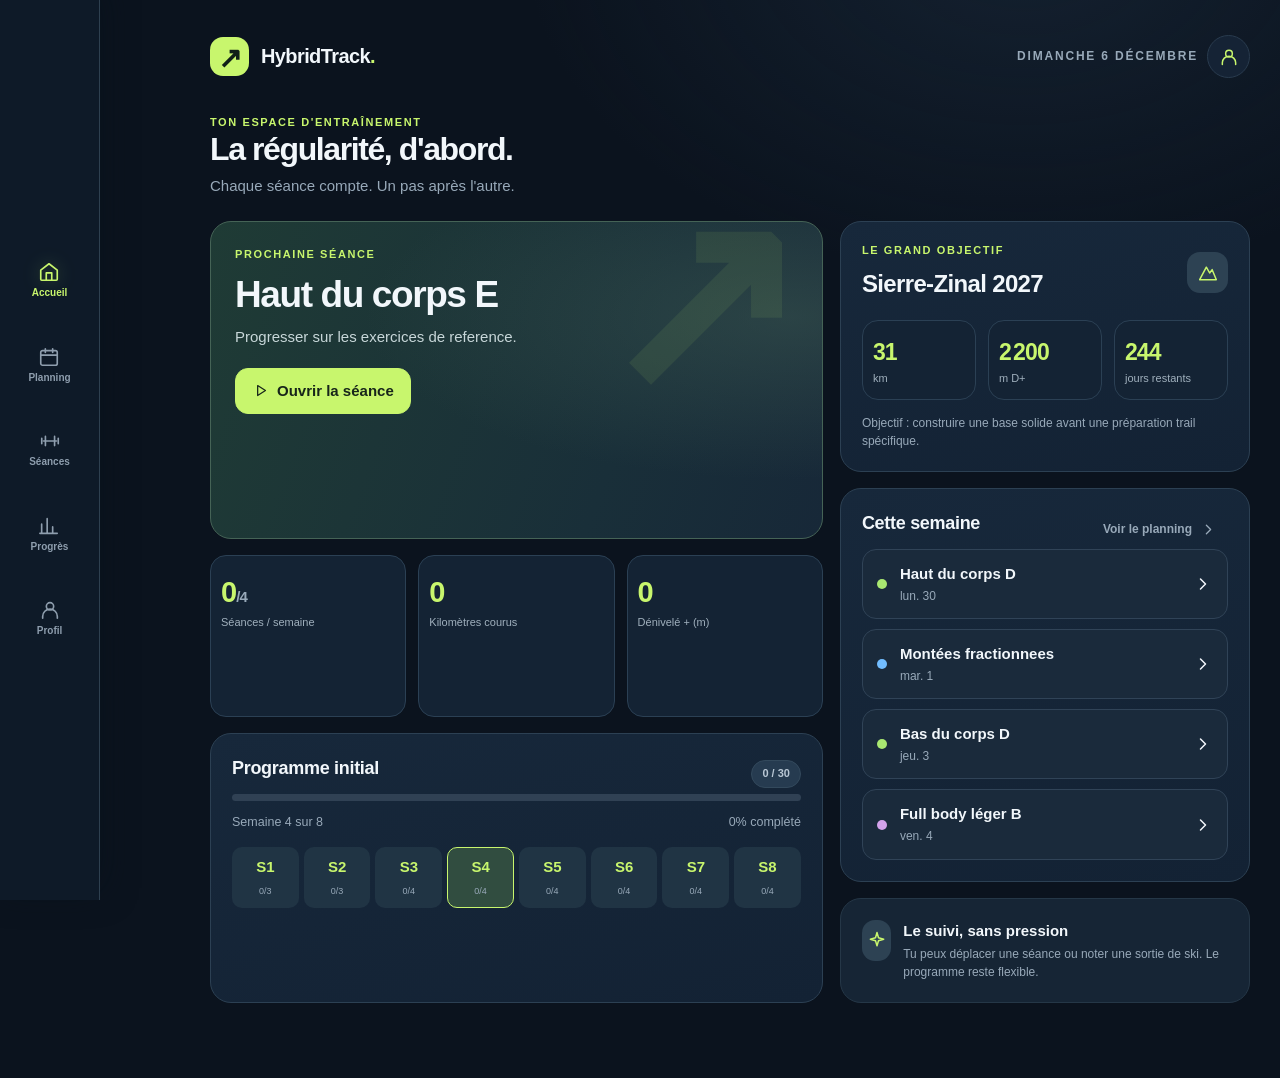
==== HybridTrack-iPhone/index.html @ bebf2ea0 "Add files via upload" ====
<!doctype html>
<html lang="fr">
<head>
<meta charset="UTF-8"><meta name="viewport" content="width=device-width, initial-scale=1, viewport-fit=cover">
<meta name="theme-color" content="#0c1420"><meta name="description" content="HybridTrack : programme hybride, musculation, course et progression sur iPhone.">
<meta name="apple-mobile-web-app-capable" content="yes"><meta name="apple-mobile-web-app-status-bar-style" content="black-translucent"><meta name="apple-mobile-web-app-title" content="HybridTrack">
<link rel="manifest" href="./manifest.webmanifest"><link rel="icon" type="image/svg+xml" href="./public/icon.svg"><link rel="apple-touch-icon" href="./public/icon-apple.png">
<link rel="stylesheet" href="./src/styles.css">
<title>HybridTrack — Strength × Endurance</title>
</head>
<body>
<div id="app"><div class="initial-loader"><span class="brand-mark">↗</span><h1>HybridTrack</h1><p>Chargement de ton carnet…</p></div></div>
<script type="module" src="./src/app.mjs"></script>
</body>
</html>
---- HybridTrack-iPhone/src/styles.css ----
:root{color-scheme:dark;--bg:#0b131e;--bg2:#0f1b2a;--panel:#152335;--panel2:#1a2b3d;--line:#293b4e;--sub:#98a9b9;--text:#f2f7fb;--accent:#c8f66d;--blue:#70bdff;--pink:#ffb2ab;--radius:21px;--safe:env(safe-area-inset-bottom,0px);font-family:-apple-system,BlinkMacSystemFont,'Segoe UI',Inter,Arial,sans-serif;font-size:15px;line-height:1.45}
*{box-sizing:border-box}html{background:var(--bg);scroll-behavior:smooth}body{background:radial-gradient(ellipse 500px 340px at 80% -60px,#21354a66,transparent),var(--bg);color:var(--text);margin:0;min-height:100vh;-webkit-tap-highlight-color:transparent}button,input,select,textarea{font:inherit}button{cursor:pointer}button:disabled{opacity:.45;cursor:not-allowed}button,input,select,textarea{touch-action:manipulation}button:focus-visible,input:focus-visible,select:focus-visible,textarea:focus-visible{outline:2px solid var(--accent);outline-offset:3px}h1,h2,h3,h4,p{margin:0}h1{font-size:32px;letter-spacing:-1.4px;line-height:1.14}h2{font-size:24px;letter-spacing:-.65px}h3{font-size:18px;letter-spacing:-.3px}small{color:var(--sub)}a{color:var(--accent)}.hide{display:none!important}.wrap{max-width:1120px;margin:auto;padding:0 24px 110px}.topbar{display:flex;align-items:center;justify-content:space-between;padding:28px 0 23px;gap:14px}.brand{display:flex;align-items:center;gap:12px;font-weight:830;letter-spacing:-.6px;font-size:20px}.brand-mark{width:39px;height:39px;display:grid;place-items:center;background:var(--accent);color:#102018;border-radius:13px;font-weight:900;font-size:29px}.topdate{font-size:12px;text-transform:uppercase;letter-spacing:1.8px;color:var(--sub);font-weight:750}.avatar{width:43px;height:43px;border:1px solid var(--line);border-radius:50%;display:grid;place-items:center;background:var(--panel);color:var(--accent)}.toplinks{display:flex;gap:9px;align-items:center}.nav{position:fixed;bottom:0;left:0;right:0;z-index:20;display:flex;justify-content:space-around;align-items:center;background:#101b29ee;backdrop-filter:blur(24px);border-top:1px solid #314257;padding:9px 6px calc(10px + var(--safe));box-shadow:0 -12px 35px #07111a80}.nav button{display:grid;justify-items:center;gap:3px;border:0;color:#8e9eae;background:transparent;padding:5px 8px;min-width:60px;font-size:10px;font-weight:680}.nav button svg{width:22px;height:22px}.nav button.active{color:var(--accent)}.nav button.active svg{filter:drop-shadow(0 0 9px #c6f66b55)}.section-intro{display:flex;align-items:start;justify-content:space-between;gap:12px;margin:14px 0 24px}.muted{color:var(--sub)}.tiny{font-size:12px}.eyebrow{color:var(--accent);font-size:11px;font-weight:800;letter-spacing:1.6px;text-transform:uppercase}.lede{margin-top:8px;color:var(--sub)}.grid{display:grid;grid-template-columns:minmax(0,1fr);gap:16px}.grid2{grid-template-columns:repeat(2,minmax(0,1fr))}.grid3{grid-template-columns:repeat(3,minmax(0,1fr))}.panel{background:linear-gradient(165deg,#17283b,#132234);border:1px solid #2c4053;border-radius:var(--radius);padding:21px;min-width:0;overflow:hidden}.panel.faint{background:#132131}.panel.soft{background:#162535;border-color:#253747}.panel h3{margin-bottom:13px}.hero{position:relative;padding:25px 24px;min-height:215px;background:radial-gradient(ellipse at 95% 30%,#43615670,transparent 52%),linear-gradient(110deg,#1f3b35,#192f39 67%,#172838);border-color:#456356}.hero>*{position:relative}.hero h1{margin:11px 0 10px;max-width:450px}.hero .lede{max-width:420px;color:#c8d7d9}.hero:after{content:'↗';position:absolute;right:17px;top:-44px;color:#c8f66d15;font-size:250px;font-weight:900;line-height:1}.row{display:flex;align-items:center;gap:12px}.spread{justify-content:space-between}.start{align-items:start}.grow{flex:1;min-width:0}.btn{border:1px solid var(--line);background:#24374a;color:var(--text);border-radius:13px;padding:11px 16px;font-weight:760;display:inline-flex;align-items:center;justify-content:center;gap:8px;min-height:44px;text-align:center;transition:filter .15s,transform .1s}.btn:hover{filter:brightness(1.12)}.btn:active{transform:scale(.985)}.btn.accent{background:var(--accent);border-color:var(--accent);color:#17251a}.btn.outline{background:transparent;border-color:#486075}.btn.ghost{background:transparent;border-color:transparent;color:var(--sub)}.btn.warn{background:#512b32;border-color:#7f414b;color:#ffb5bd}.btn.small{font-size:12px;min-height:34px;padding:7px 10px;border-radius:11px}.btn.icon-only{padding:7px;min-width:40px}.btn.block{width:100%}.btn svg{width:17px;height:17px}.btnrow{display:flex;gap:9px;flex-wrap:wrap}.btnrow.end{justify-content:flex-end}.kpis{display:grid;grid-template-columns:repeat(3,minmax(0,1fr));gap:12px}.kpi{background:#142334;border:1px solid #2b4054;border-radius:16px;padding:15px 10px 12px}.kpi .n{font-size:29px;font-weight:820;letter-spacing:-.9px;color:var(--accent)}.kpi .label{font-size:11px;color:#a0b0bd;margin-top:2px}.pill{display:inline-flex;align-items:center;gap:5px;font-size:11px;border-radius:20px;padding:5px 10px;color:#b9c7d4;background:#263b50;border:1px solid #33495c;font-weight:700;white-space:nowrap}.pill.force{background:#28452f;border-color:#3b6144;color:#ccf3bd}.pill.cardio{background:#1b3a55;border-color:#275976;color:#addfff}.pill.mixte{background:#463752;border-color:#725382;color:#efc6ff}.pill.done{background:#2f4b34;color:#bff0bd}.pill.missed{background:#573c40;color:#ffc3bf}.progress{width:100%;height:7px;border-radius:6px;background:#304154;overflow:hidden}.progress>span{display:block;height:100%;background:linear-gradient(90deg,#87cb62,var(--accent));border-radius:6px;transition:width .2s}.activity{border-radius:15px;border:1px solid #334b5f;background:#1c2d40;padding:16px;margin-top:13px}.activity h3{margin:7px 0}.miniicon{width:41px;height:41px;display:grid;place-items:center;background:#2d4253;border-radius:13px;color:var(--accent)}.miniicon svg{width:20px;height:20px}.activity .desc{font-size:13px;color:#9db1c1}.activity .meta{display:flex;gap:13px;flex-wrap:wrap;margin:12px 0 14px;color:#b5c5d2;font-size:12px}.divider{height:1px;background:var(--line);margin:17px 0}.list{display:grid;gap:10px}.listitem{display:flex;align-items:center;gap:13px;padding:13px 14px;background:#1a2a3b;border:1px solid #304357;border-radius:14px;min-width:0}.listitem .name{font-weight:740}.listitem .sub{font-size:12px;color:var(--sub);margin-top:3px}.listitem .right{margin-left:auto;display:flex;align-items:center;gap:8px}.listitem.clickable{cursor:pointer}.listitem.clickable:hover{border-color:#71936f}.categorydot{width:10px;height:10px;border-radius:50%;flex-shrink:0;background:#a27ee5}.categorydot.force{background:#a9e871}.categorydot.cardio{background:#72bdff}.categorydot.mixte{background:#d3a2eb}.calendar-head{display:flex;align-items:center;justify-content:space-between;gap:12px;flex-wrap:wrap}.calendar-head strong{font-size:17px}.days{display:grid;grid-template-columns:repeat(7,minmax(0,1fr));gap:7px;margin:20px 0 14px}.day{border:1px solid #2d4256;background:#172637;border-radius:14px;min-height:79px;padding:9px 3px;display:flex;flex-direction:column;align-items:center;gap:5px;color:#cad6e0}.day strong{font-size:17px}.day .dow{font-size:10px;text-transform:uppercase;color:#a1b1be}.day.selected{border:1px solid var(--accent);background:#2e453b;color:var(--accent)}.day.today{box-shadow:inset 0 0 0 1px #7ca8c8}.day .dots{min-height:6px;display:flex;gap:3px}.day .dots i{display:block;width:5px;height:5px;border-radius:50%;background:var(--accent)}.day .dots i.cardio{background:var(--blue)}.day .dots i.mixte{background:#d6a7ed}.monthgrid{display:grid;grid-template-columns:repeat(7,1fr);gap:5px;margin-top:16px}.monthcell{aspect-ratio:1.04;padding:7px 3px;display:flex;flex-direction:column;align-items:center;justify-content:space-between;background:#1b2d40;border:1px solid #2d4256;border-radius:9px;color:#e3eef6;font-size:13px}.monthcell.dim{opacity:.3}.monthcell.selected{border-color:var(--accent);color:var(--accent)}.monthcell.today{box-shadow:inset 0 0 0 1px #7295af}.monthlabel{text-align:center;font-size:10px;color:var(--sub)}.monthlabel-row{display:grid;grid-template-columns:repeat(7,1fr);gap:5px}.countdot{display:flex;gap:2px}.countdot span{height:4px;width:5px;border-radius:50%;background:var(--accent)}.field{display:grid;gap:6px;min-width:0}.field label,.field .fieldlabel{color:#afc0ce;font-size:12px;font-weight:700}.field input,.field select,.field textarea,.editable{width:100%;min-width:0;border:1px solid #3b5368;background:#101d2d;color:#fff;border-radius:12px;padding:12px 11px;min-height:45px;outline:none}.field input:focus,.field select:focus,.field textarea:focus{border-color:#b1e968}.field textarea{resize:vertical;min-height:78px}.field input[type=number]{font-variant-numeric:tabular-nums}.formgrid{display:grid;grid-template-columns:repeat(2,minmax(0,1fr));gap:11px}.field.full{grid-column:1/-1}.details-header{margin-bottom:15px}.ex-card{border:1px solid #32485b;background:#192a3c;border-radius:16px;padding:16px;margin:10px 0}.ex-card summary{cursor:pointer;display:flex;align-items:center;gap:10px}.ex-card summary::-webkit-details-marker{display:none}.ex-card h4{font-size:15px;margin:0}.ex-card .hint{font-size:12px;color:#9eb0bf;margin:5px 0 11px}.sets{display:grid;gap:7px}.set-row{display:grid;grid-template-columns:32px minmax(0,1fr) minmax(0,1fr) 48px;gap:8px;align-items:center}.set-row .num{font-size:12px;color:#b7c6d3;text-align:center}.set-row input{width:100%;padding:10px 6px;text-align:center;border-radius:10px;border:1px solid #3d5568;background:#0f2030;color:var(--text);min-height:42px}.set-row .checkset{height:42px;border-radius:11px;background:#253c4d;border:1px solid #466074;color:#9cbbce;font-size:21px;display:grid;place-items:center}.set-row .checkset.done{background:var(--accent);color:#152514;border-color:var(--accent)}.sethead{display:grid;grid-template-columns:32px 1fr 1fr 48px;gap:8px;color:#91a4b4;font-size:10px;text-align:center;margin:12px 0 6px}.history{font-size:11px;color:#acc5d5;margin-top:7px}.explain{border-left:2px solid #b2e86c;padding:8px 0 8px 12px;margin:9px 0;font-size:12px;color:#cfdae1}.logactions{position:sticky;bottom:calc(75px + var(--safe));padding:10px 0;background:linear-gradient(0deg,#0b131ef2 80%,transparent);z-index:10}.chart{display:block;width:100%;height:auto;overflow:visible}.chartbox{min-height:160px}.plot{width:100%;height:150px}.axislabels{display:flex;justify-content:space-between;color:#7f98aa;font-size:10px;margin-top:5px}.legend{display:flex;gap:9px;align-items:center;flex-wrap:wrap}.legend i{width:7px;height:7px;border-radius:50%;background:var(--accent)}.metric-list{display:flex;gap:10px;overflow-x:auto;padding:3px 0 12px}.metric-list button{white-space:nowrap}.measure{border:1px solid #34485b;border-radius:14px;padding:14px;background:#1b2c3e}.measure small{font-size:11px}.measure strong{display:block;font-size:22px;margin:5px 0}.timer-visual{display:grid;place-items:center;width:200px;height:200px;border-radius:50%;background:radial-gradient(circle,#213348 57%,transparent 59%),conic-gradient(var(--accent) var(--timer-pct,0%),#30465a 0);margin:20px auto;text-align:center}.timer-visual strong{font-size:47px;letter-spacing:-2px;font-variant-numeric:tabular-nums}.timer-visual small{display:block;text-transform:uppercase;letter-spacing:1px}.timer-stage{text-align:center;color:var(--accent);font-weight:810}.timer-config{display:grid;grid-template-columns:repeat(2,1fr);gap:10px}.modal-overlay{position:fixed;inset:0;background:#030a10d9;z-index:50;display:flex;align-items:flex-end;justify-content:center;overflow-y:auto}.modal{min-width:0;background:#152436;border:1px solid #415569;border-radius:24px 24px 0 0;padding:19px 17px calc(26px + var(--safe));max-height:94vh;overflow-y:auto;width:100%;max-width:640px;box-shadow:0 -25px 100px #020b14b8}.modal-head{display:flex;align-items:center;justify-content:space-between;gap:12px;margin-bottom:17px}.modal-head h2{font-size:22px}.modal .exrow{border:1px solid #344a5c;border-radius:13px;padding:12px;margin:10px 0;background:#1a2d40}.modal .exrow .formgrid{margin-top:10px}.toast{position:fixed;z-index:99;bottom:calc(89px + var(--safe));left:50%;transform:translateX(-50%);background:#c5f469;color:#1c2d1e;font-weight:790;font-size:13px;padding:11px 18px;border-radius:30px;box-shadow:0 8px 28px #0007;max-width:90%;text-align:center}.empty{padding:28px 12px;text-align:center;color:var(--sub);border:1px dashed #3a4b5c;border-radius:15px}.empty svg{width:27px;height:27px;color:var(--accent)}.status{display:inline-flex;align-items:center;gap:5px;color:var(--sub);font-size:11px}.status strong{font-weight:650}.alert{background:#3c3541;border:1px solid #856375;padding:12px;border-radius:12px;font-size:12px;color:#ffd9d9}.initial-loader{display:grid;justify-items:center;align-content:center;gap:15px;height:100vh;color:var(--sub)}.initial-loader h1{color:var(--text)}.spacer{height:8px}.tagline{color:#9fb4c2;font-size:12px}.section-title{display:flex;align-items:center;justify-content:space-between;gap:10px;margin:21px 0 12px}.section-title h2{font-size:19px}.mini-stats{display:flex;gap:19px;flex-wrap:wrap;color:#b5c5cf;font-size:12px}.mini-stats strong{color:var(--text)}.seg{display:inline-flex;gap:4px;padding:4px;border-radius:13px;background:#192a3c;border:1px solid #304459}.seg button{border:0;border-radius:9px;padding:7px 12px;color:#9cb0bf;background:transparent;font-weight:760;font-size:12px}.seg button.sel{background:#3a5362;color:var(--text)}.wide-actions{display:flex;justify-content:space-between;gap:10px;align-items:center}.barrow{display:flex;align-items:end;justify-content:space-between;gap:7px;height:126px;padding:9px 0 0;border-bottom:1px solid #3e5061}.barcol{flex:1;display:flex;flex-direction:column;justify-content:flex-end;align-items:center;height:100%;gap:4px}.barcol>div{background:linear-gradient(0deg,#629a7c,#c5f468);width:70%;max-width:30px;border-radius:6px 6px 0 0;min-height:2px}.barcol small{font-size:10px;white-space:nowrap}.softcall{padding:13px;border-radius:13px;background:#263c3e;border:1px solid #3f6161;font-size:12px;color:#d5e5e1}.softcall strong{color:var(--accent)}.weekbar{display:grid;grid-template-columns:repeat(8,1fr);gap:5px}.weekbar .weekitem{border-radius:10px;background:#203444;padding:8px 1px;text-align:center;cursor:pointer;border:1px solid transparent}.weekbar .weekitem.active{background:#314d40;border-color:var(--accent)}.weekitem strong{display:block;color:var(--accent)}.weekitem small{font-size:9px}.alert.success{background:#203f35;border-color:#46765c;color:#c7ebd4}::selection{background:#b8e96766}input[type=file]{display:none}
@media(min-width:760px){.wrap{padding:0 30px 75px}.nav{width:100px;right:auto;top:0;bottom:0;left:0;display:flex;flex-direction:column;justify-content:center;gap:15px;border-top:0;border-right:1px solid #2e4050;padding:20px 6px}.nav button{padding:15px 6px;min-width:0}.wrap{margin-left:max(100px,calc((100vw - 1120px)/2 + 100px))}.topbar{padding-top:35px}.desktop-cols{display:grid;grid-template-columns:minmax(0,1.42fr) minmax(0,.95fr);gap:17px}.logactions{bottom:0}.modal-overlay{align-items:center}.modal{border-radius:24px;padding:24px;max-height:89vh}.hero{min-height:245px}.hero h1{font-size:37px}.day{min-height:87px}.days{gap:10px}}
@media(max-width:400px){.wrap{padding-left:15px;padding-right:15px}.panel{padding:16px}.topbar{padding:21px 0 18px}.brand{font-size:18px}.topdate{font-size:10px}.kpis{gap:7px}.kpi .n{font-size:24px}.kpi{padding:13px 7px}.day{min-height:73px}.set-row{grid-template-columns:25px 1fr 1fr 40px;gap:5px}.sethead{grid-template-columns:25px 1fr 1fr 40px;gap:5px}}
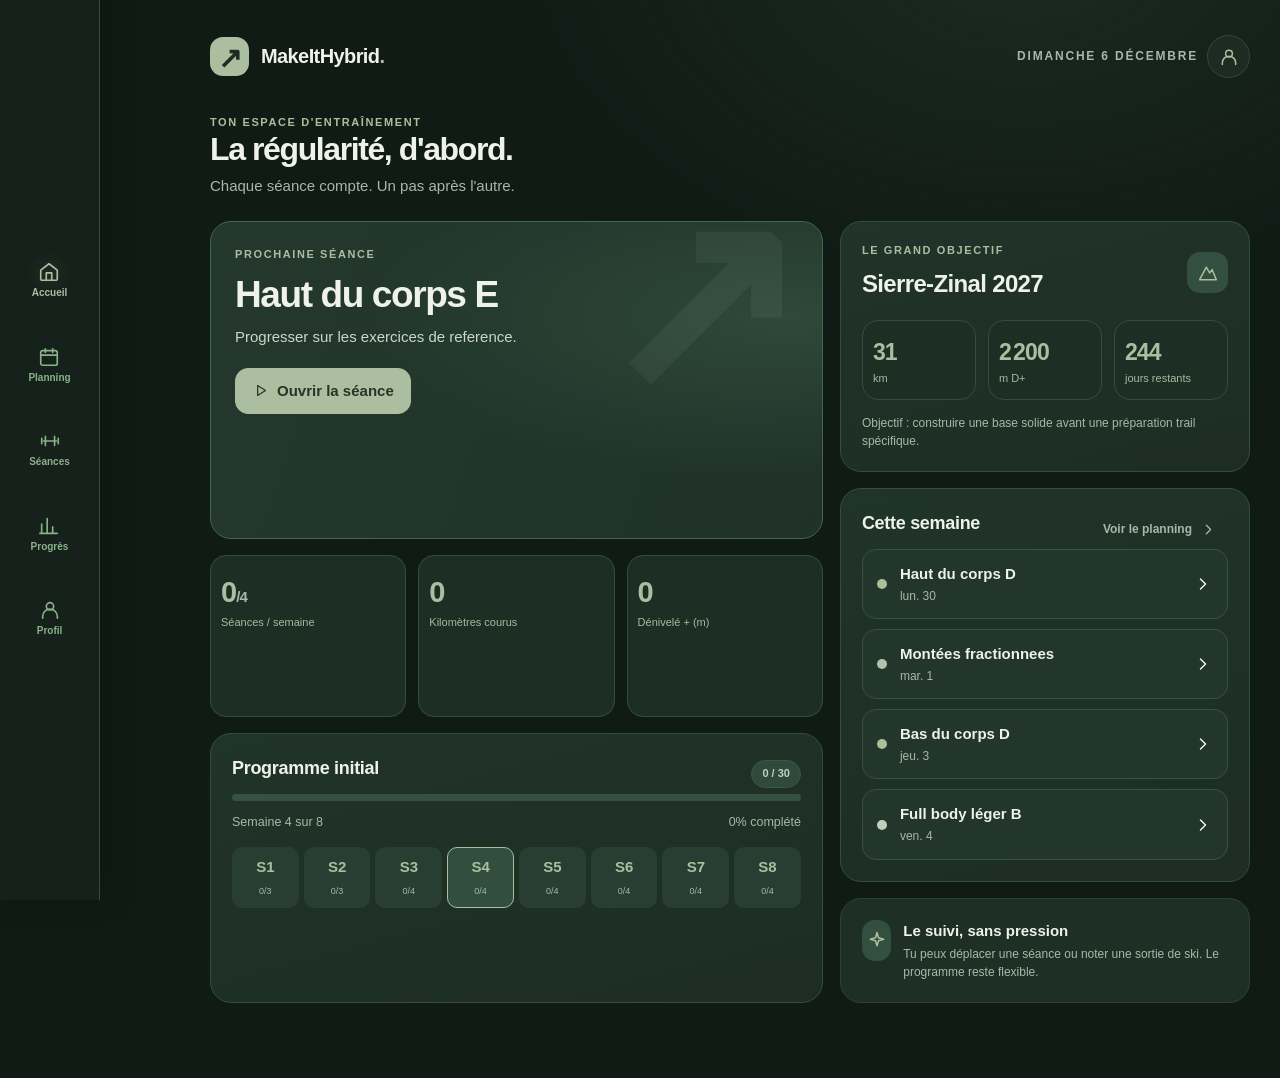
==== commit 06941847: "Sync legacy iPhone PWA path with current MakeItHybrid design and exercise media" ====
--- a/HybridTrack-iPhone/index.html
+++ b/HybridTrack-iPhone/index.html
@@ -2,14 +2,14 @@
 <html lang="fr">
 <head>
 <meta charset="UTF-8"><meta name="viewport" content="width=device-width, initial-scale=1, viewport-fit=cover">
-<meta name="theme-color" content="#0c1420"><meta name="description" content="HybridTrack : programme hybride, musculation, course et progression sur iPhone.">
-<meta name="apple-mobile-web-app-capable" content="yes"><meta name="apple-mobile-web-app-status-bar-style" content="black-translucent"><meta name="apple-mobile-web-app-title" content="HybridTrack">
+<meta name="theme-color" content="#111b16"><meta name="description" content="MakeItHybrid : programme hybride, musculation, course et progression sur iPhone.">
+<meta name="apple-mobile-web-app-capable" content="yes"><meta name="apple-mobile-web-app-status-bar-style" content="black-translucent"><meta name="apple-mobile-web-app-title" content="MakeItHybrid">
 <link rel="manifest" href="./manifest.webmanifest"><link rel="icon" type="image/svg+xml" href="./public/icon.svg"><link rel="apple-touch-icon" href="./public/icon-apple.png">
 <link rel="stylesheet" href="./src/styles.css">
-<title>HybridTrack — Strength × Endurance</title>
+<title>MakeItHybrid — Strength × Endurance</title>
 </head>
 <body>
-<div id="app"><div class="initial-loader"><span class="brand-mark">↗</span><h1>HybridTrack</h1><p>Chargement de ton carnet…</p></div></div>
+<div id="app"><div class="initial-loader"><span class="brand-mark">↗</span><h1>MakeItHybrid</h1><p>Chargement de ton carnet…</p></div></div>
 <script type="module" src="./src/app.mjs"></script>
 </body>
 </html>
--- a/HybridTrack-iPhone/src/styles.css
+++ b/HybridTrack-iPhone/src/styles.css
@@ -1,4 +1,25 @@
-:root{color-scheme:dark;--bg:#0b131e;--bg2:#0f1b2a;--panel:#152335;--panel2:#1a2b3d;--line:#293b4e;--sub:#98a9b9;--text:#f2f7fb;--accent:#c8f66d;--blue:#70bdff;--pink:#ffb2ab;--radius:21px;--safe:env(safe-area-inset-bottom,0px);font-family:-apple-system,BlinkMacSystemFont,'Segoe UI',Inter,Arial,sans-serif;font-size:15px;line-height:1.45}
-*{box-sizing:border-box}html{background:var(--bg);scroll-behavior:smooth}body{background:radial-gradient(ellipse 500px 340px at 80% -60px,#21354a66,transparent),var(--bg);color:var(--text);margin:0;min-height:100vh;-webkit-tap-highlight-color:transparent}button,input,select,textarea{font:inherit}button{cursor:pointer}button:disabled{opacity:.45;cursor:not-allowed}button,input,select,textarea{touch-action:manipulation}button:focus-visible,input:focus-visible,select:focus-visible,textarea:focus-visible{outline:2px solid var(--accent);outline-offset:3px}h1,h2,h3,h4,p{margin:0}h1{font-size:32px;letter-spacing:-1.4px;line-height:1.14}h2{font-size:24px;letter-spacing:-.65px}h3{font-size:18px;letter-spacing:-.3px}small{color:var(--sub)}a{color:var(--accent)}.hide{display:none!important}.wrap{max-width:1120px;margin:auto;padding:0 24px 110px}.topbar{display:flex;align-items:center;justify-content:space-between;padding:28px 0 23px;gap:14px}.brand{display:flex;align-items:center;gap:12px;font-weight:830;letter-spacing:-.6px;font-size:20px}.brand-mark{width:39px;height:39px;display:grid;place-items:center;background:var(--accent);color:#102018;border-radius:13px;font-weight:900;font-size:29px}.topdate{font-size:12px;text-transform:uppercase;letter-spacing:1.8px;color:var(--sub);font-weight:750}.avatar{width:43px;height:43px;border:1px solid var(--line);border-radius:50%;display:grid;place-items:center;background:var(--panel);color:var(--accent)}.toplinks{display:flex;gap:9px;align-items:center}.nav{position:fixed;bottom:0;left:0;right:0;z-index:20;display:flex;justify-content:space-around;align-items:center;background:#101b29ee;backdrop-filter:blur(24px);border-top:1px solid #314257;padding:9px 6px calc(10px + var(--safe));box-shadow:0 -12px 35px #07111a80}.nav button{display:grid;justify-items:center;gap:3px;border:0;color:#8e9eae;background:transparent;padding:5px 8px;min-width:60px;font-size:10px;font-weight:680}.nav button svg{width:22px;height:22px}.nav button.active{color:var(--accent)}.nav button.active svg{filter:drop-shadow(0 0 9px #c6f66b55)}.section-intro{display:flex;align-items:start;justify-content:space-between;gap:12px;margin:14px 0 24px}.muted{color:var(--sub)}.tiny{font-size:12px}.eyebrow{color:var(--accent);font-size:11px;font-weight:800;letter-spacing:1.6px;text-transform:uppercase}.lede{margin-top:8px;color:var(--sub)}.grid{display:grid;grid-template-columns:minmax(0,1fr);gap:16px}.grid2{grid-template-columns:repeat(2,minmax(0,1fr))}.grid3{grid-template-columns:repeat(3,minmax(0,1fr))}.panel{background:linear-gradient(165deg,#17283b,#132234);border:1px solid #2c4053;border-radius:var(--radius);padding:21px;min-width:0;overflow:hidden}.panel.faint{background:#132131}.panel.soft{background:#162535;border-color:#253747}.panel h3{margin-bottom:13px}.hero{position:relative;padding:25px 24px;min-height:215px;background:radial-gradient(ellipse at 95% 30%,#43615670,transparent 52%),linear-gradient(110deg,#1f3b35,#192f39 67%,#172838);border-color:#456356}.hero>*{position:relative}.hero h1{margin:11px 0 10px;max-width:450px}.hero .lede{max-width:420px;color:#c8d7d9}.hero:after{content:'↗';position:absolute;right:17px;top:-44px;color:#c8f66d15;font-size:250px;font-weight:900;line-height:1}.row{display:flex;align-items:center;gap:12px}.spread{justify-content:space-between}.start{align-items:start}.grow{flex:1;min-width:0}.btn{border:1px solid var(--line);background:#24374a;color:var(--text);border-radius:13px;padding:11px 16px;font-weight:760;display:inline-flex;align-items:center;justify-content:center;gap:8px;min-height:44px;text-align:center;transition:filter .15s,transform .1s}.btn:hover{filter:brightness(1.12)}.btn:active{transform:scale(.985)}.btn.accent{background:var(--accent);border-color:var(--accent);color:#17251a}.btn.outline{background:transparent;border-color:#486075}.btn.ghost{background:transparent;border-color:transparent;color:var(--sub)}.btn.warn{background:#512b32;border-color:#7f414b;color:#ffb5bd}.btn.small{font-size:12px;min-height:34px;padding:7px 10px;border-radius:11px}.btn.icon-only{padding:7px;min-width:40px}.btn.block{width:100%}.btn svg{width:17px;height:17px}.btnrow{display:flex;gap:9px;flex-wrap:wrap}.btnrow.end{justify-content:flex-end}.kpis{display:grid;grid-template-columns:repeat(3,minmax(0,1fr));gap:12px}.kpi{background:#142334;border:1px solid #2b4054;border-radius:16px;padding:15px 10px 12px}.kpi .n{font-size:29px;font-weight:820;letter-spacing:-.9px;color:var(--accent)}.kpi .label{font-size:11px;color:#a0b0bd;margin-top:2px}.pill{display:inline-flex;align-items:center;gap:5px;font-size:11px;border-radius:20px;padding:5px 10px;color:#b9c7d4;background:#263b50;border:1px solid #33495c;font-weight:700;white-space:nowrap}.pill.force{background:#28452f;border-color:#3b6144;color:#ccf3bd}.pill.cardio{background:#1b3a55;border-color:#275976;color:#addfff}.pill.mixte{background:#463752;border-color:#725382;color:#efc6ff}.pill.done{background:#2f4b34;color:#bff0bd}.pill.missed{background:#573c40;color:#ffc3bf}.progress{width:100%;height:7px;border-radius:6px;background:#304154;overflow:hidden}.progress>span{display:block;height:100%;background:linear-gradient(90deg,#87cb62,var(--accent));border-radius:6px;transition:width .2s}.activity{border-radius:15px;border:1px solid #334b5f;background:#1c2d40;padding:16px;margin-top:13px}.activity h3{margin:7px 0}.miniicon{width:41px;height:41px;display:grid;place-items:center;background:#2d4253;border-radius:13px;color:var(--accent)}.miniicon svg{width:20px;height:20px}.activity .desc{font-size:13px;color:#9db1c1}.activity .meta{display:flex;gap:13px;flex-wrap:wrap;margin:12px 0 14px;color:#b5c5d2;font-size:12px}.divider{height:1px;background:var(--line);margin:17px 0}.list{display:grid;gap:10px}.listitem{display:flex;align-items:center;gap:13px;padding:13px 14px;background:#1a2a3b;border:1px solid #304357;border-radius:14px;min-width:0}.listitem .name{font-weight:740}.listitem .sub{font-size:12px;color:var(--sub);margin-top:3px}.listitem .right{margin-left:auto;display:flex;align-items:center;gap:8px}.listitem.clickable{cursor:pointer}.listitem.clickable:hover{border-color:#71936f}.categorydot{width:10px;height:10px;border-radius:50%;flex-shrink:0;background:#a27ee5}.categorydot.force{background:#a9e871}.categorydot.cardio{background:#72bdff}.categorydot.mixte{background:#d3a2eb}.calendar-head{display:flex;align-items:center;justify-content:space-between;gap:12px;flex-wrap:wrap}.calendar-head strong{font-size:17px}.days{display:grid;grid-template-columns:repeat(7,minmax(0,1fr));gap:7px;margin:20px 0 14px}.day{border:1px solid #2d4256;background:#172637;border-radius:14px;min-height:79px;padding:9px 3px;display:flex;flex-direction:column;align-items:center;gap:5px;color:#cad6e0}.day strong{font-size:17px}.day .dow{font-size:10px;text-transform:uppercase;color:#a1b1be}.day.selected{border:1px solid var(--accent);background:#2e453b;color:var(--accent)}.day.today{box-shadow:inset 0 0 0 1px #7ca8c8}.day .dots{min-height:6px;display:flex;gap:3px}.day .dots i{display:block;width:5px;height:5px;border-radius:50%;background:var(--accent)}.day .dots i.cardio{background:var(--blue)}.day .dots i.mixte{background:#d6a7ed}.monthgrid{display:grid;grid-template-columns:repeat(7,1fr);gap:5px;margin-top:16px}.monthcell{aspect-ratio:1.04;padding:7px 3px;display:flex;flex-direction:column;align-items:center;justify-content:space-between;background:#1b2d40;border:1px solid #2d4256;border-radius:9px;color:#e3eef6;font-size:13px}.monthcell.dim{opacity:.3}.monthcell.selected{border-color:var(--accent);color:var(--accent)}.monthcell.today{box-shadow:inset 0 0 0 1px #7295af}.monthlabel{text-align:center;font-size:10px;color:var(--sub)}.monthlabel-row{display:grid;grid-template-columns:repeat(7,1fr);gap:5px}.countdot{display:flex;gap:2px}.countdot span{height:4px;width:5px;border-radius:50%;background:var(--accent)}.field{display:grid;gap:6px;min-width:0}.field label,.field .fieldlabel{color:#afc0ce;font-size:12px;font-weight:700}.field input,.field select,.field textarea,.editable{width:100%;min-width:0;border:1px solid #3b5368;background:#101d2d;color:#fff;border-radius:12px;padding:12px 11px;min-height:45px;outline:none}.field input:focus,.field select:focus,.field textarea:focus{border-color:#b1e968}.field textarea{resize:vertical;min-height:78px}.field input[type=number]{font-variant-numeric:tabular-nums}.formgrid{display:grid;grid-template-columns:repeat(2,minmax(0,1fr));gap:11px}.field.full{grid-column:1/-1}.details-header{margin-bottom:15px}.ex-card{border:1px solid #32485b;background:#192a3c;border-radius:16px;padding:16px;margin:10px 0}.ex-card summary{cursor:pointer;display:flex;align-items:center;gap:10px}.ex-card summary::-webkit-details-marker{display:none}.ex-card h4{font-size:15px;margin:0}.ex-card .hint{font-size:12px;color:#9eb0bf;margin:5px 0 11px}.sets{display:grid;gap:7px}.set-row{display:grid;grid-template-columns:32px minmax(0,1fr) minmax(0,1fr) 48px;gap:8px;align-items:center}.set-row .num{font-size:12px;color:#b7c6d3;text-align:center}.set-row input{width:100%;padding:10px 6px;text-align:center;border-radius:10px;border:1px solid #3d5568;background:#0f2030;color:var(--text);min-height:42px}.set-row .checkset{height:42px;border-radius:11px;background:#253c4d;border:1px solid #466074;color:#9cbbce;font-size:21px;display:grid;place-items:center}.set-row .checkset.done{background:var(--accent);color:#152514;border-color:var(--accent)}.sethead{display:grid;grid-template-columns:32px 1fr 1fr 48px;gap:8px;color:#91a4b4;font-size:10px;text-align:center;margin:12px 0 6px}.history{font-size:11px;color:#acc5d5;margin-top:7px}.explain{border-left:2px solid #b2e86c;padding:8px 0 8px 12px;margin:9px 0;font-size:12px;color:#cfdae1}.logactions{position:sticky;bottom:calc(75px + var(--safe));padding:10px 0;background:linear-gradient(0deg,#0b131ef2 80%,transparent);z-index:10}.chart{display:block;width:100%;height:auto;overflow:visible}.chartbox{min-height:160px}.plot{width:100%;height:150px}.axislabels{display:flex;justify-content:space-between;color:#7f98aa;font-size:10px;margin-top:5px}.legend{display:flex;gap:9px;align-items:center;flex-wrap:wrap}.legend i{width:7px;height:7px;border-radius:50%;background:var(--accent)}.metric-list{display:flex;gap:10px;overflow-x:auto;padding:3px 0 12px}.metric-list button{white-space:nowrap}.measure{border:1px solid #34485b;border-radius:14px;padding:14px;background:#1b2c3e}.measure small{font-size:11px}.measure strong{display:block;font-size:22px;margin:5px 0}.timer-visual{display:grid;place-items:center;width:200px;height:200px;border-radius:50%;background:radial-gradient(circle,#213348 57%,transparent 59%),conic-gradient(var(--accent) var(--timer-pct,0%),#30465a 0);margin:20px auto;text-align:center}.timer-visual strong{font-size:47px;letter-spacing:-2px;font-variant-numeric:tabular-nums}.timer-visual small{display:block;text-transform:uppercase;letter-spacing:1px}.timer-stage{text-align:center;color:var(--accent);font-weight:810}.timer-config{display:grid;grid-template-columns:repeat(2,1fr);gap:10px}.modal-overlay{position:fixed;inset:0;background:#030a10d9;z-index:50;display:flex;align-items:flex-end;justify-content:center;overflow-y:auto}.modal{min-width:0;background:#152436;border:1px solid #415569;border-radius:24px 24px 0 0;padding:19px 17px calc(26px + var(--safe));max-height:94vh;overflow-y:auto;width:100%;max-width:640px;box-shadow:0 -25px 100px #020b14b8}.modal-head{display:flex;align-items:center;justify-content:space-between;gap:12px;margin-bottom:17px}.modal-head h2{font-size:22px}.modal .exrow{border:1px solid #344a5c;border-radius:13px;padding:12px;margin:10px 0;background:#1a2d40}.modal .exrow .formgrid{margin-top:10px}.toast{position:fixed;z-index:99;bottom:calc(89px + var(--safe));left:50%;transform:translateX(-50%);background:#c5f469;color:#1c2d1e;font-weight:790;font-size:13px;padding:11px 18px;border-radius:30px;box-shadow:0 8px 28px #0007;max-width:90%;text-align:center}.empty{padding:28px 12px;text-align:center;color:var(--sub);border:1px dashed #3a4b5c;border-radius:15px}.empty svg{width:27px;height:27px;color:var(--accent)}.status{display:inline-flex;align-items:center;gap:5px;color:var(--sub);font-size:11px}.status strong{font-weight:650}.alert{background:#3c3541;border:1px solid #856375;padding:12px;border-radius:12px;font-size:12px;color:#ffd9d9}.initial-loader{display:grid;justify-items:center;align-content:center;gap:15px;height:100vh;color:var(--sub)}.initial-loader h1{color:var(--text)}.spacer{height:8px}.tagline{color:#9fb4c2;font-size:12px}.section-title{display:flex;align-items:center;justify-content:space-between;gap:10px;margin:21px 0 12px}.section-title h2{font-size:19px}.mini-stats{display:flex;gap:19px;flex-wrap:wrap;color:#b5c5cf;font-size:12px}.mini-stats strong{color:var(--text)}.seg{display:inline-flex;gap:4px;padding:4px;border-radius:13px;background:#192a3c;border:1px solid #304459}.seg button{border:0;border-radius:9px;padding:7px 12px;color:#9cb0bf;background:transparent;font-weight:760;font-size:12px}.seg button.sel{background:#3a5362;color:var(--text)}.wide-actions{display:flex;justify-content:space-between;gap:10px;align-items:center}.barrow{display:flex;align-items:end;justify-content:space-between;gap:7px;height:126px;padding:9px 0 0;border-bottom:1px solid #3e5061}.barcol{flex:1;display:flex;flex-direction:column;justify-content:flex-end;align-items:center;height:100%;gap:4px}.barcol>div{background:linear-gradient(0deg,#629a7c,#c5f468);width:70%;max-width:30px;border-radius:6px 6px 0 0;min-height:2px}.barcol small{font-size:10px;white-space:nowrap}.softcall{padding:13px;border-radius:13px;background:#263c3e;border:1px solid #3f6161;font-size:12px;color:#d5e5e1}.softcall strong{color:var(--accent)}.weekbar{display:grid;grid-template-columns:repeat(8,1fr);gap:5px}.weekbar .weekitem{border-radius:10px;background:#203444;padding:8px 1px;text-align:center;cursor:pointer;border:1px solid transparent}.weekbar .weekitem.active{background:#314d40;border-color:var(--accent)}.weekitem strong{display:block;color:var(--accent)}.weekitem small{font-size:9px}.alert.success{background:#203f35;border-color:#46765c;color:#c7ebd4}::selection{background:#b8e96766}input[type=file]{display:none}
-@media(min-width:760px){.wrap{padding:0 30px 75px}.nav{width:100px;right:auto;top:0;bottom:0;left:0;display:flex;flex-direction:column;justify-content:center;gap:15px;border-top:0;border-right:1px solid #2e4050;padding:20px 6px}.nav button{padding:15px 6px;min-width:0}.wrap{margin-left:max(100px,calc((100vw - 1120px)/2 + 100px))}.topbar{padding-top:35px}.desktop-cols{display:grid;grid-template-columns:minmax(0,1.42fr) minmax(0,.95fr);gap:17px}.logactions{bottom:0}.modal-overlay{align-items:center}.modal{border-radius:24px;padding:24px;max-height:89vh}.hero{min-height:245px}.hero h1{font-size:37px}.day{min-height:87px}.days{gap:10px}}
+:root{color-scheme:dark;--bg:#111b16;--bg2:#17241c;--panel:#1d2b23;--panel2:#26392c;--line:#354939;--sub:#a9b7a8;--text:#eef2e9;--accent:#acbea0;--blue:#a3bca8;--pink:#c2aca0;--radius:21px;--safe:env(safe-area-inset-bottom,0px);font-family:-apple-system,BlinkMacSystemFont,'Segoe UI',Inter,Arial,sans-serif;font-size:15px;line-height:1.45}
+*{box-sizing:border-box}html{background:var(--bg);scroll-behavior:smooth}body{background:radial-gradient(ellipse 500px 340px at 80% -60px,#2a423566,transparent),var(--bg);color:var(--text);margin:0;min-height:100vh;-webkit-tap-highlight-color:transparent}button,input,select,textarea{font:inherit}button{cursor:pointer}button:disabled{opacity:.45;cursor:not-allowed}button,input,select,textarea{touch-action:manipulation}button:focus-visible,input:focus-visible,select:focus-visible,textarea:focus-visible{outline:2px solid var(--accent);outline-offset:3px}h1,h2,h3,h4,p{margin:0}h1{font-size:32px;letter-spacing:-1.4px;line-height:1.14}h2{font-size:24px;letter-spacing:-.65px}h3{font-size:18px;letter-spacing:-.3px}small{color:var(--sub)}a{color:var(--accent)}.hide{display:none!important}.wrap{max-width:1120px;margin:auto;padding:0 24px 110px}.topbar{display:flex;align-items:center;justify-content:space-between;padding:28px 0 23px;gap:14px}.brand{display:flex;align-items:center;gap:12px;font-weight:830;letter-spacing:-.6px;font-size:20px}.brand-mark{width:39px;height:39px;display:grid;place-items:center;background:var(--accent);color:#1d2d20;border-radius:13px;font-weight:900;font-size:29px}.topdate{font-size:12px;text-transform:uppercase;letter-spacing:1.8px;color:var(--sub);font-weight:750}.avatar{width:43px;height:43px;border:1px solid var(--line);border-radius:50%;display:grid;place-items:center;background:var(--panel);color:var(--accent)}.toplinks{display:flex;gap:9px;align-items:center}.nav{position:fixed;bottom:0;left:0;right:0;z-index:20;display:flex;justify-content:space-around;align-items:center;background:#16231bee;backdrop-filter:blur(24px);border-top:1px solid #355343;padding:9px 6px calc(10px + var(--safe));box-shadow:0 -12px 35px #060e0980}.nav button{display:grid;justify-items:center;gap:3px;border:0;color:#8ab28a;background:transparent;padding:5px 8px;min-width:60px;font-size:10px;font-weight:680}.nav button svg{width:22px;height:22px}.nav button.active{color:var(--accent)}.nav button.active svg{filter:drop-shadow(0 0 9px #acbea055)}.section-intro{display:flex;align-items:start;justify-content:space-between;gap:12px;margin:14px 0 24px}.muted{color:var(--sub)}.tiny{font-size:12px}.eyebrow{color:var(--accent);font-size:11px;font-weight:800;letter-spacing:1.6px;text-transform:uppercase}.lede{margin-top:8px;color:var(--sub)}.grid{display:grid;grid-template-columns:minmax(0,1fr);gap:16px}.grid2{grid-template-columns:repeat(2,minmax(0,1fr))}.grid3{grid-template-columns:repeat(3,minmax(0,1fr))}.panel{background:linear-gradient(165deg,#213429,#1d2d24);border:1px solid #324e3f;border-radius:var(--radius);padding:21px;min-width:0;overflow:hidden}.panel.faint{background:#1c2c23}.panel.soft{background:#1e3026;border-color:#2b4336}.panel h3{margin-bottom:13px}.hero{position:relative;padding:25px 24px;min-height:215px;background:radial-gradient(ellipse at 95% 30%,#40645070,transparent 52%),linear-gradient(110deg,#24382d,#213429 67%,#203228);border-color:#416652}.hero>*{position:relative}.hero h1{margin:11px 0 10px;max-width:450px}.hero .lede{max-width:420px;color:#cbd8c9}.hero:after{content:'↗';position:absolute;right:17px;top:-44px;color:#acbea015;font-size:250px;font-weight:900;line-height:1}.row{display:flex;align-items:center;gap:12px}.spread{justify-content:space-between}.start{align-items:start}.grow{flex:1;min-width:0}.btn{border:1px solid var(--line);background:#2c4437;color:var(--text);border-radius:13px;padding:11px 16px;font-weight:760;display:inline-flex;align-items:center;justify-content:center;gap:8px;min-height:44px;text-align:center;transition:filter .15s,transform .1s}.btn:hover{filter:brightness(1.12)}.btn:active{transform:scale(.985)}.btn.accent{background:var(--accent);border-color:var(--accent);color:#243625}.btn.outline{background:transparent;border-color:#526b5c}.btn.ghost{background:transparent;border-color:transparent;color:var(--sub)}.btn.warn{background:#4b3431;border-color:#74514a;color:#e0c0b6}.btn.small{font-size:12px;min-height:34px;padding:7px 10px;border-radius:11px}.btn.icon-only{padding:7px;min-width:40px}.btn.block{width:100%}.btn svg{width:17px;height:17px}.btnrow{display:flex;gap:9px;flex-wrap:wrap}.btnrow.end{justify-content:flex-end}.kpis{display:grid;grid-template-columns:repeat(3,minmax(0,1fr));gap:12px}.kpi{background:#1d2e25;border:1px solid #324e3f;border-radius:16px;padding:15px 10px 12px}.kpi .n{font-size:29px;font-weight:820;letter-spacing:-.9px;color:var(--accent)}.kpi .label{font-size:11px;color:#9ebf9e;margin-top:2px}.pill{display:inline-flex;align-items:center;gap:5px;font-size:11px;border-radius:20px;padding:5px 10px;color:#bfd0bd;background:#2f493a;border:1px solid #385746;font-weight:700;white-space:nowrap}.pill.force{background:#2b4436;border-color:#3d5f4c;color:#d3dfd1}.pill.cardio{background:#2b4537;border-color:#46654e;color:#c9dcc5}.pill.mixte{background:#403a3c;border-color:#66605d;color:#d9d0c5}.pill.done{background:#304b3c;color:#d1ddd0}.pill.missed{background:#523c38;color:#e3c6ba}.progress{width:100%;height:7px;border-radius:6px;background:#345141;overflow:hidden}.progress>span{display:block;height:100%;background:linear-gradient(90deg,#81ac81,var(--accent));border-radius:6px;transition:width .2s}.activity{border-radius:15px;border:1px solid #395948;background:#253a2e;padding:16px;margin-top:13px}.activity h3{margin:7px 0}.miniicon{width:41px;height:41px;display:grid;place-items:center;background:#324f3f;border-radius:13px;color:var(--accent)}.miniicon svg{width:20px;height:20px}.activity .desc{font-size:13px;color:#9ec09e}.activity .meta{display:flex;gap:13px;flex-wrap:wrap;margin:12px 0 14px;color:#bcceb9;font-size:12px}.divider{height:1px;background:var(--line);margin:17px 0}.list{display:grid;gap:10px}.listitem{display:flex;align-items:center;gap:13px;padding:13px 14px;background:#22362b;border:1px solid #355342;border-radius:14px;min-width:0}.listitem .name{font-weight:740}.listitem .sub{font-size:12px;color:var(--sub);margin-top:3px}.listitem .right{margin-left:auto;display:flex;align-items:center;gap:8px}.listitem.clickable{cursor:pointer}.listitem.clickable:hover{border-color:#768c7f}.categorydot{width:10px;height:10px;border-radius:50%;flex-shrink:0;background:#a1c2a1}.categorydot.force{background:#abc09a}.categorydot.cardio{background:#b0c4ad}.categorydot.mixte{background:#bfd0bd}.calendar-head{display:flex;align-items:center;justify-content:space-between;gap:12px;flex-wrap:wrap}.calendar-head strong{font-size:17px}.days{display:grid;grid-template-columns:repeat(7,minmax(0,1fr));gap:7px;margin:20px 0 14px}.day{border:1px solid #335040;background:#203128;border-radius:14px;min-height:79px;padding:9px 3px;display:flex;flex-direction:column;align-items:center;gap:5px;color:#d0dcce}.day strong{font-size:17px}.day .dow{font-size:10px;text-transform:uppercase;color:#9fc09f}.day.selected{border:1px solid var(--accent);background:#2d4739;color:var(--accent)}.day.today{box-shadow:inset 0 0 0 1px #8eb68e}.day .dots{min-height:6px;display:flex;gap:3px}.day .dots i{display:block;width:5px;height:5px;border-radius:50%;background:var(--accent)}.day .dots i.cardio{background:var(--blue)}.day .dots i.mixte{background:#c3d3c1}.monthgrid{display:grid;grid-template-columns:repeat(7,1fr);gap:5px;margin-top:16px}.monthcell{aspect-ratio:1.04;padding:7px 3px;display:flex;flex-direction:column;align-items:center;justify-content:space-between;background:#24392e;border:1px solid #335040;border-radius:9px;color:#eaf0e9;font-size:13px}.monthcell.dim{opacity:.3}.monthcell.selected{border-color:var(--accent);color:var(--accent)}.monthcell.today{box-shadow:inset 0 0 0 1px #79a879}.monthlabel{text-align:center;font-size:10px;color:var(--sub)}.monthlabel-row{display:grid;grid-template-columns:repeat(7,1fr);gap:5px}.countdot{display:flex;gap:2px}.countdot span{height:4px;width:5px;border-radius:50%;background:var(--accent)}.field{display:grid;gap:6px;min-width:0}.field label,.field .fieldlabel{color:#b6c9b4;font-size:12px;font-weight:700}.field input,.field select,.field textarea,.editable{width:100%;min-width:0;border:1px solid #3f6350;background:#192720;color:#fff;border-radius:12px;padding:12px 11px;min-height:45px;outline:none}.field input:focus,.field select:focus,.field textarea:focus{border-color:#b1c3a4}.field textarea{resize:vertical;min-height:78px}.field input[type=number]{font-variant-numeric:tabular-nums}.formgrid{display:grid;grid-template-columns:repeat(2,minmax(0,1fr));gap:11px}.field.full{grid-column:1/-1}.details-header{margin-bottom:15px}.ex-card{border:1px solid #375645;background:#22362b;border-radius:16px;padding:16px;margin:10px 0}.ex-card summary{cursor:pointer;display:flex;align-items:center;gap:10px}.ex-card summary::-webkit-details-marker{display:none}.ex-card h4{font-size:15px;margin:0}.ex-card .hint{font-size:12px;color:#9ebf9e;margin:5px 0 11px}.sets{display:grid;gap:7px}.set-row{display:grid;grid-template-columns:32px minmax(0,1fr) minmax(0,1fr) 48px;gap:8px;align-items:center}.set-row .num{font-size:12px;color:#becfbb;text-align:center}.set-row input{width:100%;padding:10px 6px;text-align:center;border-radius:10px;border:1px solid #406450;background:#1a2921;color:var(--text);min-height:42px}.set-row .checkset{height:42px;border-radius:11px;background:#2d4639;border:1px solid #506a5a;color:#a5c5a5;font-size:21px;display:grid;place-items:center}.set-row .checkset.done{background:var(--accent);color:#18251e;border-color:var(--accent)}.sethead{display:grid;grid-template-columns:32px 1fr 1fr 48px;gap:8px;color:#8fb68f;font-size:10px;text-align:center;margin:12px 0 6px}.history{font-size:11px;color:#b9cbb6;margin-top:7px}.explain{border-left:2px solid #b1c3a4;padding:8px 0 8px 12px;margin:9px 0;font-size:12px;color:#d3dfd1}.logactions{position:sticky;bottom:calc(75px + var(--safe));padding:10px 0;background:linear-gradient(0deg,#111b16f2 80%,transparent);z-index:10}.chart{display:block;width:100%;height:auto;overflow:visible}.chartbox{min-height:160px}.plot{width:100%;height:150px}.axislabels{display:flex;justify-content:space-between;color:#7eab7e;font-size:10px;margin-top:5px}.legend{display:flex;gap:9px;align-items:center;flex-wrap:wrap}.legend i{width:7px;height:7px;border-radius:50%;background:var(--accent)}.metric-list{display:flex;gap:10px;overflow-x:auto;padding:3px 0 12px}.metric-list button{white-space:nowrap}.measure{border:1px solid #385746;border-radius:14px;padding:14px;background:#24382d}.measure small{font-size:11px}.measure strong{display:block;font-size:22px;margin:5px 0}.timer-visual{display:grid;place-items:center;width:200px;height:200px;border-radius:50%;background:radial-gradient(circle,#2a4134 57%,transparent 59%),conic-gradient(var(--accent) var(--timer-pct,0%),#365544 0);margin:20px auto;text-align:center}.timer-visual strong{font-size:47px;letter-spacing:-2px;font-variant-numeric:tabular-nums}.timer-visual small{display:block;text-transform:uppercase;letter-spacing:1px}.timer-stage{text-align:center;color:var(--accent);font-weight:810}.timer-config{display:grid;grid-template-columns:repeat(2,1fr);gap:10px}.modal-overlay{position:fixed;inset:0;background:#070e08d9;z-index:50;display:flex;align-items:flex-end;justify-content:center;overflow-y:auto}.modal{min-width:0;background:#1e3026;border:1px solid #426753;border-radius:24px 24px 0 0;padding:19px 17px calc(26px + var(--safe));max-height:94vh;overflow-y:auto;width:100%;max-width:640px;box-shadow:0 -25px 100px #07130db8}.modal-head{display:flex;align-items:center;justify-content:space-between;gap:12px;margin-bottom:17px}.modal-head h2{font-size:22px}.modal .exrow{border:1px solid #385847;border-radius:13px;padding:12px;margin:10px 0;background:#24382d}.modal .exrow .formgrid{margin-top:10px}.toast{position:fixed;z-index:99;bottom:calc(89px + var(--safe));left:50%;transform:translateX(-50%);background:#acbea0;color:#1e2e25;font-weight:790;font-size:13px;padding:11px 18px;border-radius:30px;box-shadow:0 8px 28px #0007;max-width:90%;text-align:center}.empty{padding:28px 12px;text-align:center;color:var(--sub);border:1px dashed #3b5c49;border-radius:15px}.empty svg{width:27px;height:27px;color:var(--accent)}.status{display:inline-flex;align-items:center;gap:5px;color:var(--sub);font-size:11px}.status strong{font-weight:650}.alert{background:#2f493a;border:1px solid #6a7e72;padding:12px;border-radius:12px;font-size:12px;color:#f0e9e8}.initial-loader{display:grid;justify-items:center;align-content:center;gap:15px;height:100vh;color:var(--sub)}.initial-loader h1{color:var(--text)}.spacer{height:8px}.tagline{color:#a0c1a0;font-size:12px}.section-title{display:flex;align-items:center;justify-content:space-between;gap:10px;margin:21px 0 12px}.section-title h2{font-size:19px}.mini-stats{display:flex;gap:19px;flex-wrap:wrap;color:#baccb8;font-size:12px}.mini-stats strong{color:var(--text)}.seg{display:inline-flex;gap:4px;padding:4px;border-radius:13px;background:#22362b;border:1px solid #365443}.seg button{border:0;border-radius:9px;padding:7px 12px;color:#9cbf9c;background:transparent;font-weight:760;font-size:12px}.seg button.sel{background:#3d5f4c;color:var(--text)}.wide-actions{display:flex;justify-content:space-between;gap:10px;align-items:center}.barrow{display:flex;align-items:end;justify-content:space-between;gap:7px;height:126px;padding:9px 0 0;border-bottom:1px solid #3e614e}.barcol{flex:1;display:flex;flex-direction:column;justify-content:flex-end;align-items:center;height:100%;gap:4px}.barcol>div{background:linear-gradient(0deg,#6f8d7b,#acbea0);width:70%;max-width:30px;border-radius:6px 6px 0 0;min-height:2px}.barcol small{font-size:10px;white-space:nowrap}.softcall{padding:13px;border-radius:13px;background:#283e32;border:1px solid #3e614e;font-size:12px;color:#d9e3d7}.softcall strong{color:var(--accent)}.weekbar{display:grid;grid-template-columns:repeat(8,1fr);gap:5px}.weekbar .weekitem{border-radius:10px;background:#283e32;padding:8px 1px;text-align:center;cursor:pointer;border:1px solid transparent}.weekbar .weekitem.active{background:#324e3e;border-color:var(--accent)}.weekitem strong{display:block;color:var(--accent)}.weekitem small{font-size:9px}.alert.success{background:#263b30;border-color:#516b5b;color:#d4dfd3}::selection{background:#aabf9a66}input[type=file]{display:none}
+@media(min-width:760px){.wrap{padding:0 30px 75px}.nav{width:100px;right:auto;top:0;bottom:0;left:0;display:flex;flex-direction:column;justify-content:center;gap:15px;border-top:0;border-right:1px solid #324e3e;padding:20px 6px}.nav button{padding:15px 6px;min-width:0}.wrap{margin-left:max(100px,calc((100vw - 1120px)/2 + 100px))}.topbar{padding-top:35px}.desktop-cols{display:grid;grid-template-columns:minmax(0,1.42fr) minmax(0,.95fr);gap:17px}.logactions{bottom:0}.modal-overlay{align-items:center}.modal{border-radius:24px;padding:24px;max-height:89vh}.hero{min-height:245px}.hero h1{font-size:37px}.day{min-height:87px}.days{gap:10px}}
 @media(max-width:400px){.wrap{padding-left:15px;padding-right:15px}.panel{padding:16px}.topbar{padding:21px 0 18px}.brand{font-size:18px}.topdate{font-size:10px}.kpis{gap:7px}.kpi .n{font-size:24px}.kpi{padding:13px 7px}.day{min-height:73px}.set-row{grid-template-columns:25px 1fr 1fr 40px;gap:5px}.sethead{grid-template-columns:25px 1fr 1fr 40px;gap:5px}}
+
+/* MakeItHybrid · Forest & sage · UI media */
+
+.media-inline{margin-top:8px}
+.btn.media-trigger{color:var(--accent);background:#283e30;border:1px solid #46644e;font-weight:650;min-height:32px;padding:6px 11px;border-radius:12px;box-shadow:none}
+.btn.media-trigger:hover{background:#344b3a}
+.media-modal{max-width:660px}
+.media-modal .modal-head{align-items:flex-start;gap:14px}
+.media-photo-grid{display:grid;grid-template-columns:repeat(2,minmax(0,1fr));gap:10px;margin:14px 0 6px}
+.media-photo-grid img{width:100%;aspect-ratio:4/3;object-fit:contain;display:block;border-radius:14px;border:1px solid var(--line);background:#e6e8df}
+.media-placeholder{background:#203328;border:1px dashed #526e56;min-height:135px;display:grid;place-content:center;text-align:center;gap:10px;border-radius:16px;margin:14px 0;padding:17px;color:var(--sub)}
+.media-placeholder svg{margin:auto;color:var(--accent)}
+.media-note,.media-credit{margin:10px 0 12px;line-height:1.5}
+.media-video{position:relative;margin:14px 0 10px;border-radius:16px;overflow:hidden;background:#090e0a}
+.media-video iframe,.media-video video{display:block;border:0;width:100%;aspect-ratio:16/9}
+.media-edit{border-top:1px solid var(--line);padding-top:14px;margin-top:18px}
+.media-edit summary{font-size:14px;font-weight:650;cursor:pointer;color:var(--accent);padding:6px 0 12px}
+.media-edit .field{margin-bottom:13px}
+.media-edit input{width:100%}
+.media-edit .btnrow{margin-top:15px}
+@media(max-width:420px){.media-photo-grid{gap:6px}.media-photo-grid img{aspect-ratio:4/5}.media-modal{max-height:calc(100dvh - 35px)}.media-trigger{max-width:100%}}
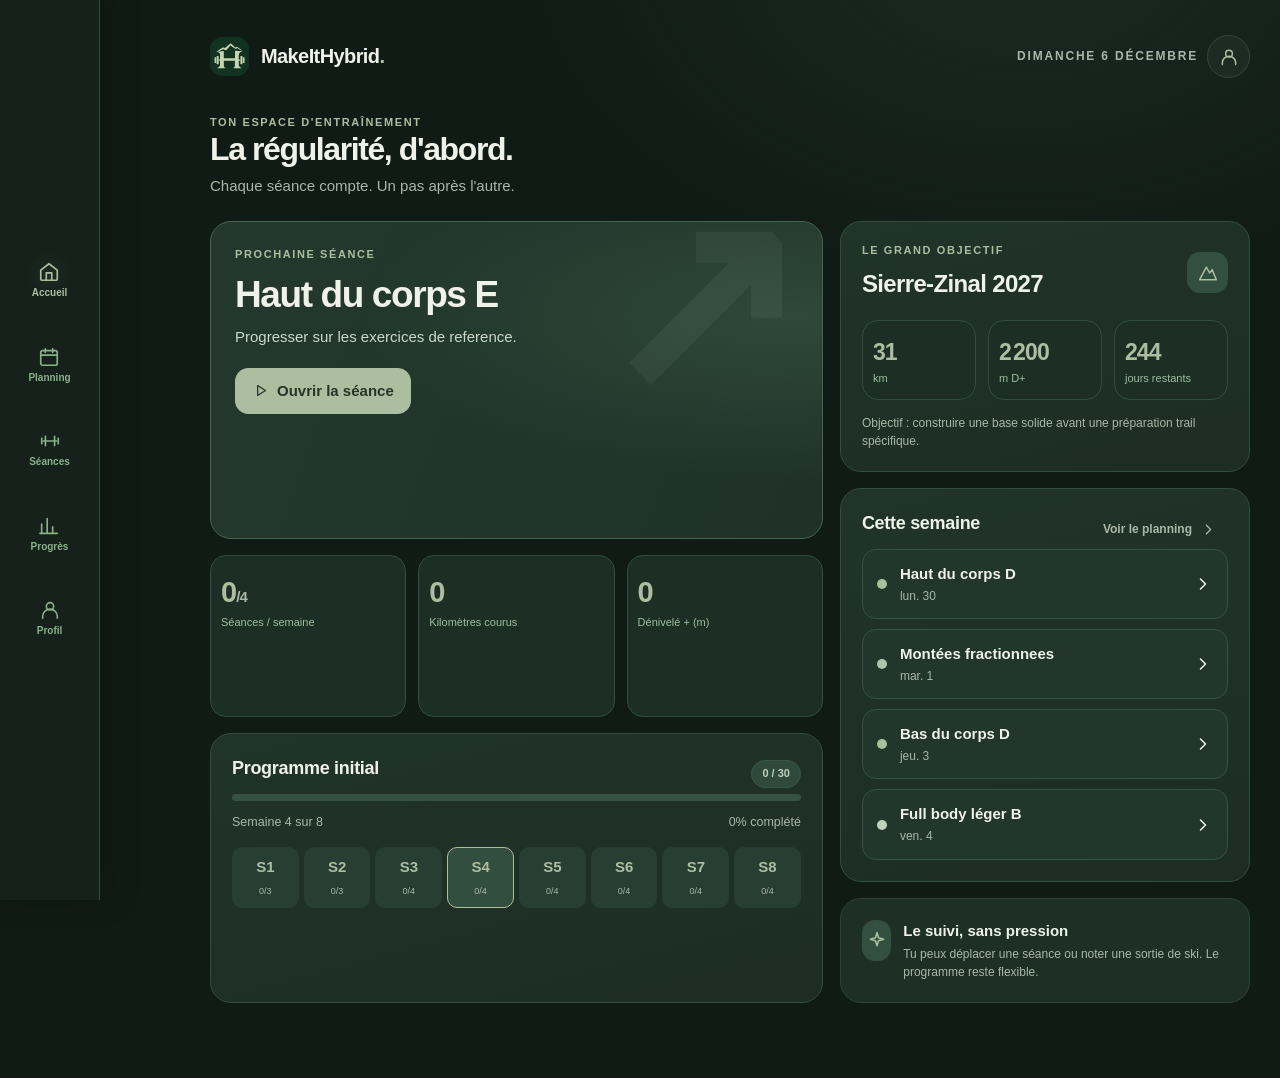
==== commit 880809f5: "Apply mountain and barbell MakeItHybrid logo to app icon and header on both PWA paths" ====
--- a/HybridTrack-iPhone/index.html
+++ b/HybridTrack-iPhone/index.html
@@ -4,12 +4,12 @@
 <meta charset="UTF-8"><meta name="viewport" content="width=device-width, initial-scale=1, viewport-fit=cover">
 <meta name="theme-color" content="#111b16"><meta name="description" content="MakeItHybrid : programme hybride, musculation, course et progression sur iPhone.">
 <meta name="apple-mobile-web-app-capable" content="yes"><meta name="apple-mobile-web-app-status-bar-style" content="black-translucent"><meta name="apple-mobile-web-app-title" content="MakeItHybrid">
-<link rel="manifest" href="./manifest.webmanifest"><link rel="icon" type="image/svg+xml" href="./public/icon.svg"><link rel="apple-touch-icon" href="./public/icon-apple.png">
-<link rel="stylesheet" href="./src/styles.css">
+<link rel="manifest" href="./manifest.webmanifest"><link rel="icon" type="image/svg+xml" href="./public/icon.svg?v=mountain-logo-20261109-v1"><link rel="apple-touch-icon" href="./public/icon-apple.png?v=mountain-logo-20261109-v1">
+<link rel="stylesheet" href="./src/styles.css?v=forest-20261109-2">
 <title>MakeItHybrid — Strength × Endurance</title>
 </head>
 <body>
-<div id="app"><div class="initial-loader"><span class="brand-mark">↗</span><h1>MakeItHybrid</h1><p>Chargement de ton carnet…</p></div></div>
-<script type="module" src="./src/app.mjs"></script>
+<div id="app"><div class="initial-loader"><img class="brand-mark" src="./public/icon.svg?v=mountain-logo-20261109-v1" width="39" height="39" alt="" style="background:#123321;object-fit:cover;padding:0"><h1>MakeItHybrid</h1><p>Chargement de ton carnet…</p></div></div>
+<script type="module" src="./src/app.mjs?v=mountain-logo-20261109-v1"></script>
 </body>
 </html>
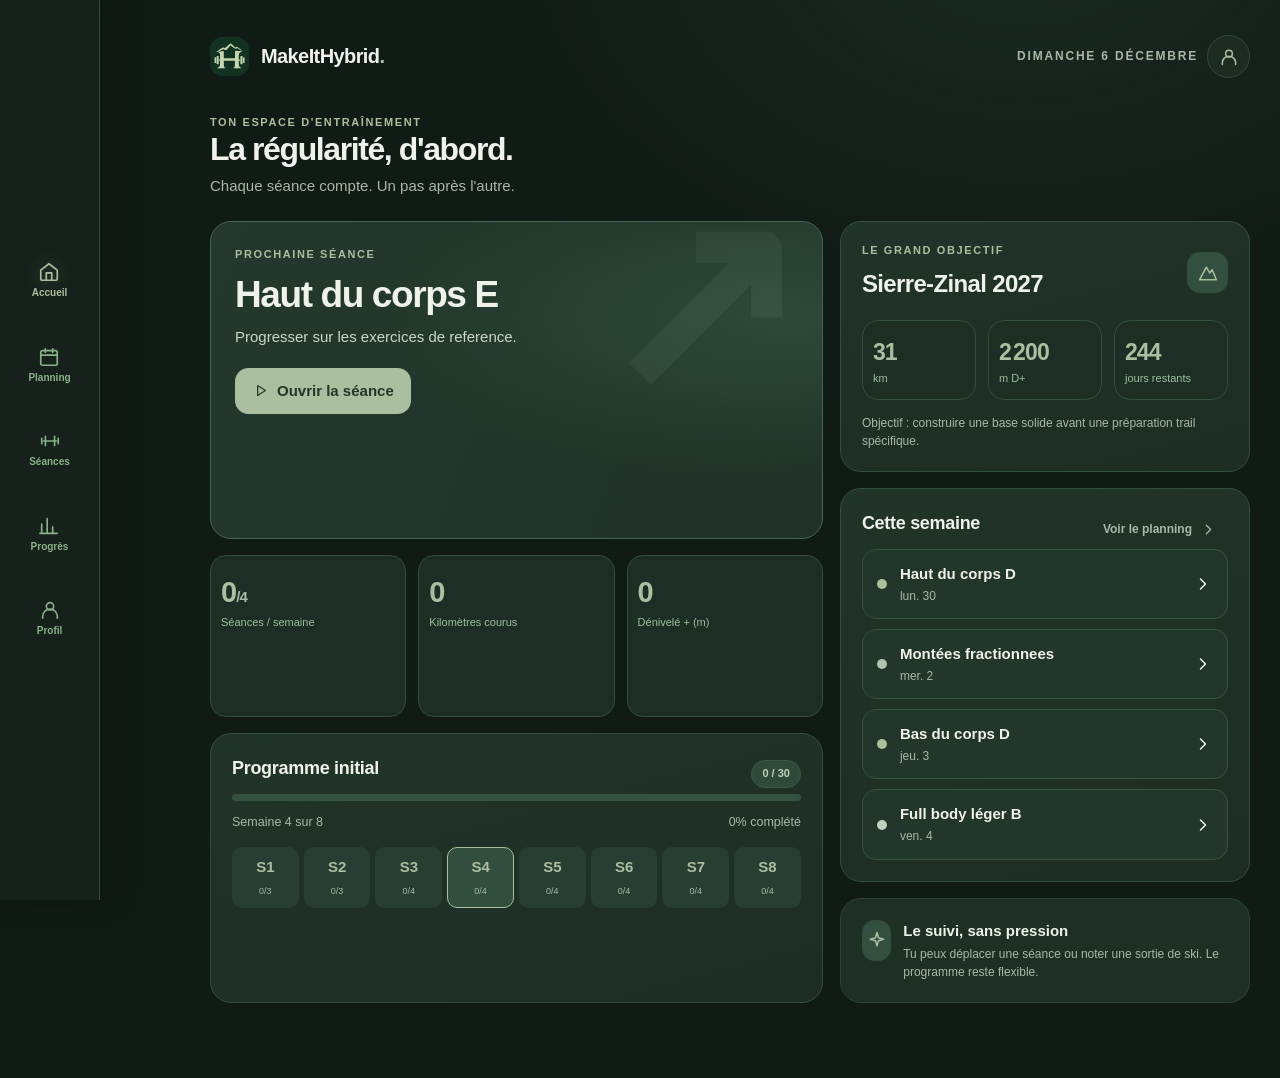
==== commit 7e668740: "Move all planned Tuesday workouts to Wednesday and migrate saved iPhone schedules safely" ====
--- a/HybridTrack-iPhone/index.html
+++ b/HybridTrack-iPhone/index.html
@@ -10,6 +10,6 @@
 </head>
 <body>
 <div id="app"><div class="initial-loader"><img class="brand-mark" src="./public/icon.svg?v=mountain-logo-20261109-v1" width="39" height="39" alt="" style="background:#123321;object-fit:cover;padding:0"><h1>MakeItHybrid</h1><p>Chargement de ton carnet…</p></div></div>
-<script type="module" src="./src/app.mjs?v=mountain-logo-20261109-v1"></script>
+<script type="module" src="./src/app.mjs?v=schedule-wednesday-20261109-v1"></script>
 </body>
 </html>
